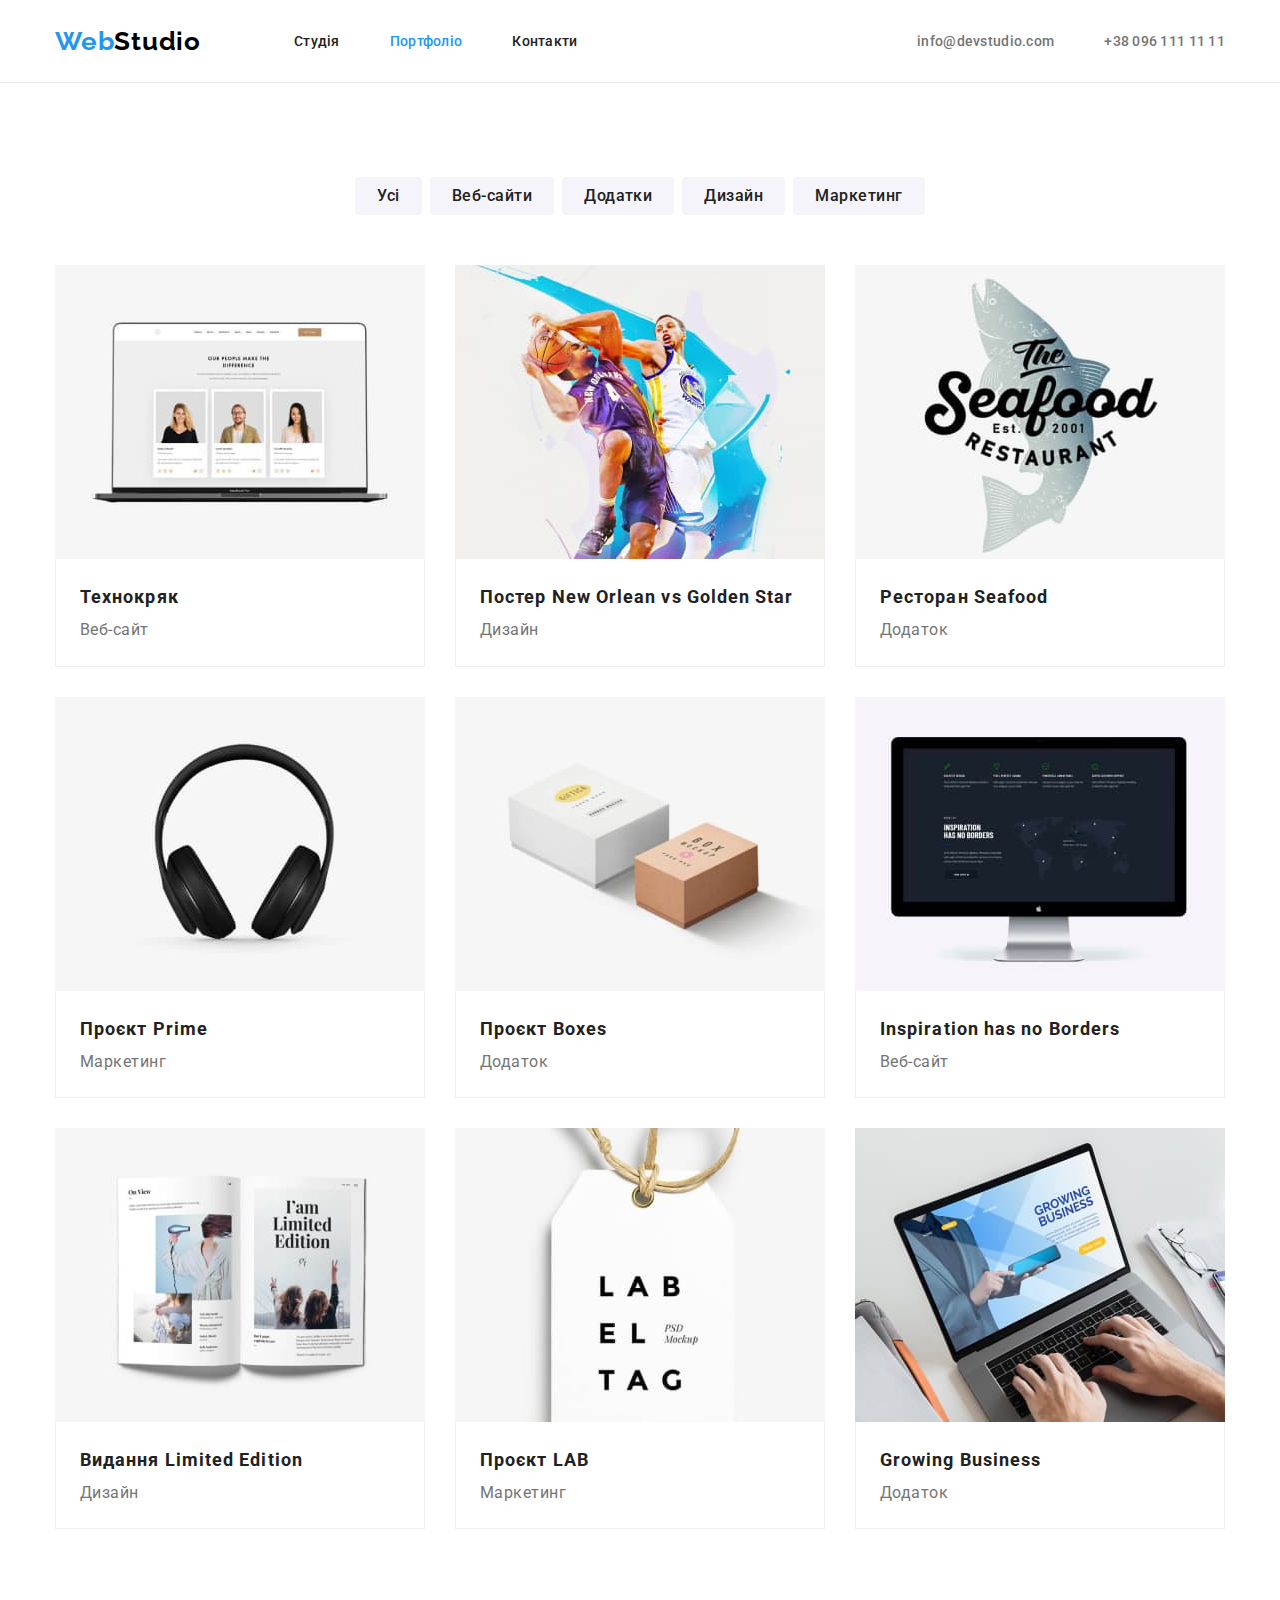
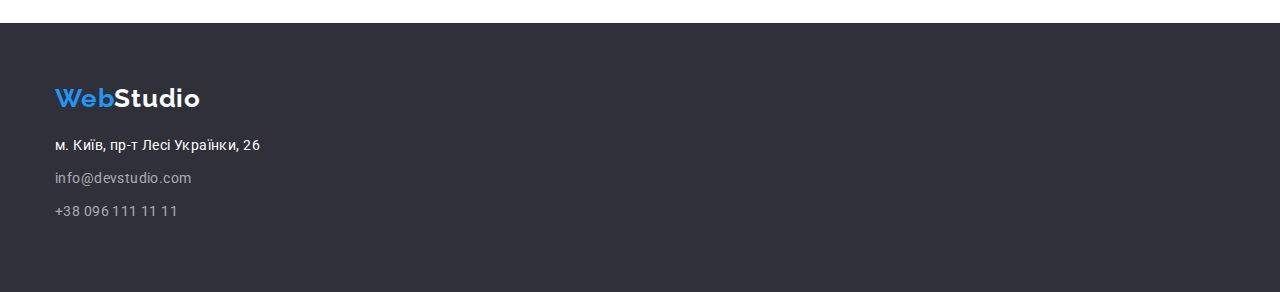
==== portfolio.html @ f597b3e7 "start" ====
<!DOCTYPE html>
<html lang="uk">
<head>
    <meta charset='utf-8'>
    <meta http-equiv='X-UA-Compatible' content='IE=edge'>
    <title>Portfolio</title>
    <meta name='viewport' content='width=device-width, initial-scale=1'>
    <link rel="preconnect" href="https://fonts.googleapis.com">
    <link rel="preconnect" href="https://fonts.gstatic.com" crossorigin>
    <link href="https://fonts.googleapis.com/css2?family=Raleway:wght@700&family=Roboto:wght@400;500;700;900&display=swap"
        rel="stylesheet">
        <link rel="stylesheet" href="https://cdnjs.cloudflare.com/ajax/libs/modern-normalize/1.1.0/modern-normalize.min.css">
    <link rel='stylesheet' type='text/css' media='screen' href='./css/styles.css'>
</head>
<body>
    <header class="header">
        <div class="container">
            <div class="header-container">
                <nav class="site-nav">
                    <a href="./" class="logo link">
                        <p><span class="logo-span">Web</span>Studio</p>
                    </a>
                    <ul class="list">
                        <div class="container-nav">
                            <li><a href="./" class="link">Студія</a></li>
                            <li><a href="./portfolio.html" class="link current">Портфоліо</a></li>
                            <li><a href="" class="link">Контакти</a></li>
                        </div>
                    </ul>

                </nav>

                <ul class="list">
                    <div class="adress-container">
                        <li><a href="mailto:info@devstudio.com" class="contact link">info@devstudio.com</a></li>
                        <li><a href="tel:+380961111111" class="contact link">+38 096 111 11 11</a></li>
                    </div>
                </ul>
            </div>
        </div>
    </header>
    <main>
       <!-- Наші роботи з фільтром-->
        <section class="section">
            <div class="container ">
                <ul class="list">
                    <div class="filter-container">
                    
                        <li>
                            <button type="button" class="button">Усі</button>
                        </li>
                        <li>
                            <button type="button" class="button">Веб-сайти</button>
                        </li>
                        <li>
                            <button type="button" class="button">Додатки</button>
                        </li>
                        <li>
                            <button type="button" class="button">Дизайн</button>
                        </li>
                        <li>
                            <button type="button" class="button">Маркетинг</button>
                        </li>
                    </div>
                </ul>       
                <ul class="list">
                    <div class="portfolio-container">
                        <li>
                            <img src="./images/websitetechno.jpg" alt="веб-сторніка з фото" width="370" class="image">
                            <div class="portfolio-title">
                                <h3 class="list-title-portfolio">Технокряк</h3>
                                <p class="text-portfolio">Веб-сайт</p>
                            </div>
                        </li>
                        <li>
                            <img src="./images/poster.jpg" alt="баскетбольний постер" width="370" class="image">
                            <div class="portfolio-title">
                                <h3 class="list-title-portfolio">Постер New Orlean vs Golden Star</h3>
                                <p class="text-portfolio">Дизайн</p>
                            </div>
                        </li>
                        <li>
                            <img src="./images/appforrestaurent.jpg" alt="логотип рибного ресторану" width="370" class="image">
                            <div class="portfolio-title">
                                <h3 class="list-title-portfolio">Ресторан Seafood</h3>
                                <p class="text-portfolio">Додаток</p>
                            </div>
                        </li>
                        <li>
                            <img src="./images/projectprime.jpg" alt="Навушники повноразмірні" width="370" class="image">
                            <div class="portfolio-title">
                                <h3 class="list-title-portfolio">Проєкт Prime</h3>
                                <p class="text-portfolio">Маркетинг</p>
                            </div>
                        </li>
                        <li>
                            <img src="./images/appboxes.jpg" alt="Коробки з оформленням" width="370" class="image">
                            <div class="portfolio-title">
                                <h3 class="list-title-portfolio">Проєкт Boxes</h3>
                                <p class="text-portfolio">Додаток</p>
                            </div>
                        </li>
                        <li>
                            <img src="./images/websiteinspiration.jpg" alt="Монітор з картою світу" width="370" class="image">
                            <div class="portfolio-title">
                                <h3 class="list-title-portfolio">Inspiration has no Borders</h3>
                                <p class="text-portfolio">Веб-сайт</p>
                            </div>
                        </li>
                        <li>
                            <img src="./images/limitedbook.jpg" alt="Дизайн книги" width="370" class="image">
                            <div class="portfolio-title">
                                <h3 class="list-title-portfolio">Видання Limited Edition</h3>
                                <p class="text-portfolio">Дизайн</p>
                            </div>
                        </li>
                        <li>
                            <img src="./images/projectlab.jpg" alt="Картка з написом" width="370" class="image">
                            <div class="portfolio-title">
                                <h3 class="list-title-portfolio">Проєкт LAB</h3>
                                <p class="text-portfolio">Маркетинг</p>
                            </div>
                        </li>
                        <li>
                            <img src="./images/appforgrowing.jpg" alt="Приложение для бизнеса" width="370" class="image">
                            <div class="portfolio-title">
                                <h3 class="list-title-portfolio">Growing Business</h3>
                                <p class="text-portfolio">Додаток</p>
                            </div>
                        </li>

                    </div>
                   
                </ul>
            </div>
            
        </section>
    </main>
    <footer class="footer">
        <div class="container">
            <a href="./" class="logo-footer link">
                <p><span class="logo-footer-span">Web</span>Studio</p>
            </a>
            <address>
                <ul class="list">
                    <li class="footer-list">
                        <a href="https://goo.gl/maps/5GoLToWiokg9kuVe7" class="address link">м. Київ, пр-т Лесі Українки,
                            26</a>
                    </li>
                    <li class="footer-list">
                        <a href="mailto:info@devstudio.com" class="contact-footer link">info@devstudio.com</a>
                    </li>
                    <li class="footer-list">
                        <a href="tel:+380961111111" class="contact-footer link">+38 096 111 11 11</a>
                    </li>
                </ul>
            </address>
        </div>
    
    </footer>
    
</body>
</html>
---- css/styles.css ----
:root {
    --bg-color-white: #ffffff;
    --bg-color-primary: #f5f5f5;
    --bg-color-secondary: #f5f4fa;
    --bd-color-brand: #2f303a;
    --bg-color-cards: #eeeeee;
    --primary-text-color: #212121;
    --secondary-text-color: #757575;
    --color-text-white: #ffffff;
    --color-text-focus: #2196f3;
    --color-button-primary: #2196f3;
    --color-button-secondary: #f5f4fa;
    --color-contact: rgba(255,255,255,0.6);
    }
body {
        background-color: var(--bg-color-white);
        font-family: Roboto, sans-serif;         
    }

h1,
h2,
h3,
h4,
h5,
h6,
p {
  margin: 0;
}

.section {
    padding: 94px 0;    
}

.container {
    width: 100%;
    max-width: 1200px;
    margin: 0 auto;
    padding: 0 15px;
}

.link {
    text-decoration: none;
}

.list {
    list-style: none;
    margin: 0;
    padding: 0;

}
/* Header */
.header{
    /* padding: 94px 0; */
    background-color: var(--bg-color-white);
    border-bottom: 1px solid #ECECEC;
}
.header-container {
    display: flex;
    align-items: center;
    justify-content: space-between;
   
}
    /* Logo  header */
.site-nav .logo.link {     
    font-family: Raleway, sans-serif;
    font-weight: 700;
    font-size: 26px;
    line-height: 1.19;
    letter-spacing: 0.03em;
    color: #000;
    margin: 0px;
}
.logo-span {
    color: var(--color-text-focus);
}
    /* site-nav */
.container-nav {
    display: flex;
    justify-content: space-between;
    gap: 50px;
    }
    
.adress-container {
    display: flex;
    justify-content: space-between;
    gap: 50px;
    padding: 32px 0;
}  

.site-nav {
    display: flex;
    align-items: center;
    gap: 93px;  
}  
.site-nav .link {
    color: var(--primary-text-color);
    font-weight: 500;
    font-size: 14px;
    line-height: 1.14;
    letter-spacing: 0.02em;
     }
.site-nav .link.current {
    color: var(--color-text-focus);
}

.site-nav .link:hover,
.site-nav .link:focus {
    color: var(--color-text-focus);   
            }
    /* Contact */
.contact {
    color: var(--secondary-text-color);
    font-weight: 500;
    font-size: 14px;
    line-height: 1.14x;
    letter-spacing: 0.02em;
}
.contact:hover,
.contact:focus {
    color: var(--color-text-focus);
}

/* Hero */
.hero {
    color: var(--color-text-white);
    background-color: var(--bd-color-brand);
    margin: 0px;
    padding: 200px 0px;
}
.hero-title {
    font-weight: 900;
    font-size: 44px;
    line-height: 1.36;
    text-align: center;
    letter-spacing: 0.06em;
    text-transform: uppercase;
    max-width: 696px;
    margin: 0 auto 30px;
}
.hero-button {
    display: flex;
    color: var(--color-text-white);
    background-color: var(--color-button-primary);
    font-family: Roboto, sans-serif;
    font-weight: 700;
    font-size: 16px;
    line-height: 1.88;
    text-align: center;
    letter-spacing: 0.06em;
    width: 216px;
    height: 50px;
    border-radius: 4px;
    margin: 0 auto;
    align-items: center;
    border: 0px;
    justify-content: center;


}
/* section */

.section-title.display-none {
display: none;
}
/* Наші переваги контейнер */
.benefits-container {
    display: flex;   
    justify-content: space-between;
    gap: 30px;
}

.list-title {
    color: var(--primary-text-color);
    font-weight: 700;
    font-size: 14px;
    line-height: 1.14;
    letter-spacing: 0.03em;
    text-transform: uppercase;
    width: 270px;
    padding-bottom: 10px;
}
.text {
    color: var(--secondary-text-color);
    font-size: 14px;
    line-height: 1.71;
    letter-spacing: 0.03em;
}
/* Чим ми займаємось  */
.section.middle {
padding: 0 0 94px;
}
.whatwedo-container {
    display: flex;
    justify-content: space-between;
    gap: 30px;
}
.section-title{
    color: var(--primary-text-color);
    font-weight: 700;
    font-size: 36px;
    line-height: 1.17;
    text-align: center;
    letter-spacing: 0.03em;
    margin-bottom: 50px;
}

/* Наша команда */
.section.teams {
    background-color: var(--bg-color-secondary);
}

.teams-container {
    display: flex;
    gap: 30px;
    background-color: var (var(--bg-color-white));
    border-radius: 0px 0px 4px 4px;
}
.teams-title {
    padding: 30px 0;
}
.list-title-card {
    color: var(--primary-text-color);
    font-weight: 500;
    font-size: 16px;
    line-height: 1.19;
    text-align: center;
    margin-bottom: 10px;
}

.text-card {
    color: var(--secondary-text-color);
    font-weight: 400;
    font-size: 16px;
    line-height: 1.19;
    letter-spacing: 0.03em;
    text-align: center;

}
/* Footer */
.footer {
    background-color: var(--bd-color-brand);
}
.footer {
    padding: 60px 0;
}
.logo-footer {
    display: inline-block;
    font-family: Raleway, sans-serif;
    font-weight: 700;
    font-size: 26px;
    line-height: 1.19;
    letter-spacing: 0.03em;
    color: var(--color-text-white);
    padding-bottom: 20px;
}
.logo-footer-span {
    color: var(--color-text-focus);
}
.footer-list {
margin-bottom: 9px;
}
.address {
    color: var(--color-text-white);
    font-style: normal;
    font-size: 14px;
    line-height: 1.71;
    letter-spacing: 0.03em;
}

.contact-footer {
    display: inline-block;
    color: var(--color-contact);
    font-style: normal;
    font-size: 14px;
    line-height: 1.71;
    letter-spacing: 0.03em;
    

}

.logo-footer:hover,
.logo-footer:focus,
.address:hover,
.address:focus,
.contact-footer:hover,
.contact-footer:focus {
    color: var(--color-text-focus);
}

/* Portfolio section */
.filter-container {
    display: flex;
    gap: 8px;
    justify-content: center;
    margin-bottom: 50px;
}


    /* button */

.button {
    color: var(--primary-text-color);
    background-color: var(--bg-color-secondary);
    font-family: Roboto, sans-serif;
    font-weight: 500;
    font-size: 16px;
    line-height: 1.63;
    text-align: center;   
    letter-spacing: 0.03em;
    border-radius: 4px;
    border: 0;
    padding: 6px 22px;
}
.button:hover,
.button:focus {
    color: var(--color-text-white);
    background-color: var(--color-text-focus);
} 

.portfolio-container {
    display: flex;
    gap: 30px;
    flex-wrap: wrap;
     
}
.image {
    display: block;
}
.portfolio-title {
padding: 20px 24px;
border-bottom: 1px solid #EEEEEE;
border-left: 1px solid #EEEEEE;
border-right: 1px solid #EEEEEE;
}
.list-title-portfolio {
    color: var(--primary-text-color);
    font-weight: 700;
    font-size: 18px;
    line-height: 2;
    letter-spacing: 0.06em;
}
.text-portfolio {
    display: inline-block;
    color: var(--secondary-text-color);
    font-size: 16px;
    line-height: 1.88;
    letter-spacing: 0.03em;
}
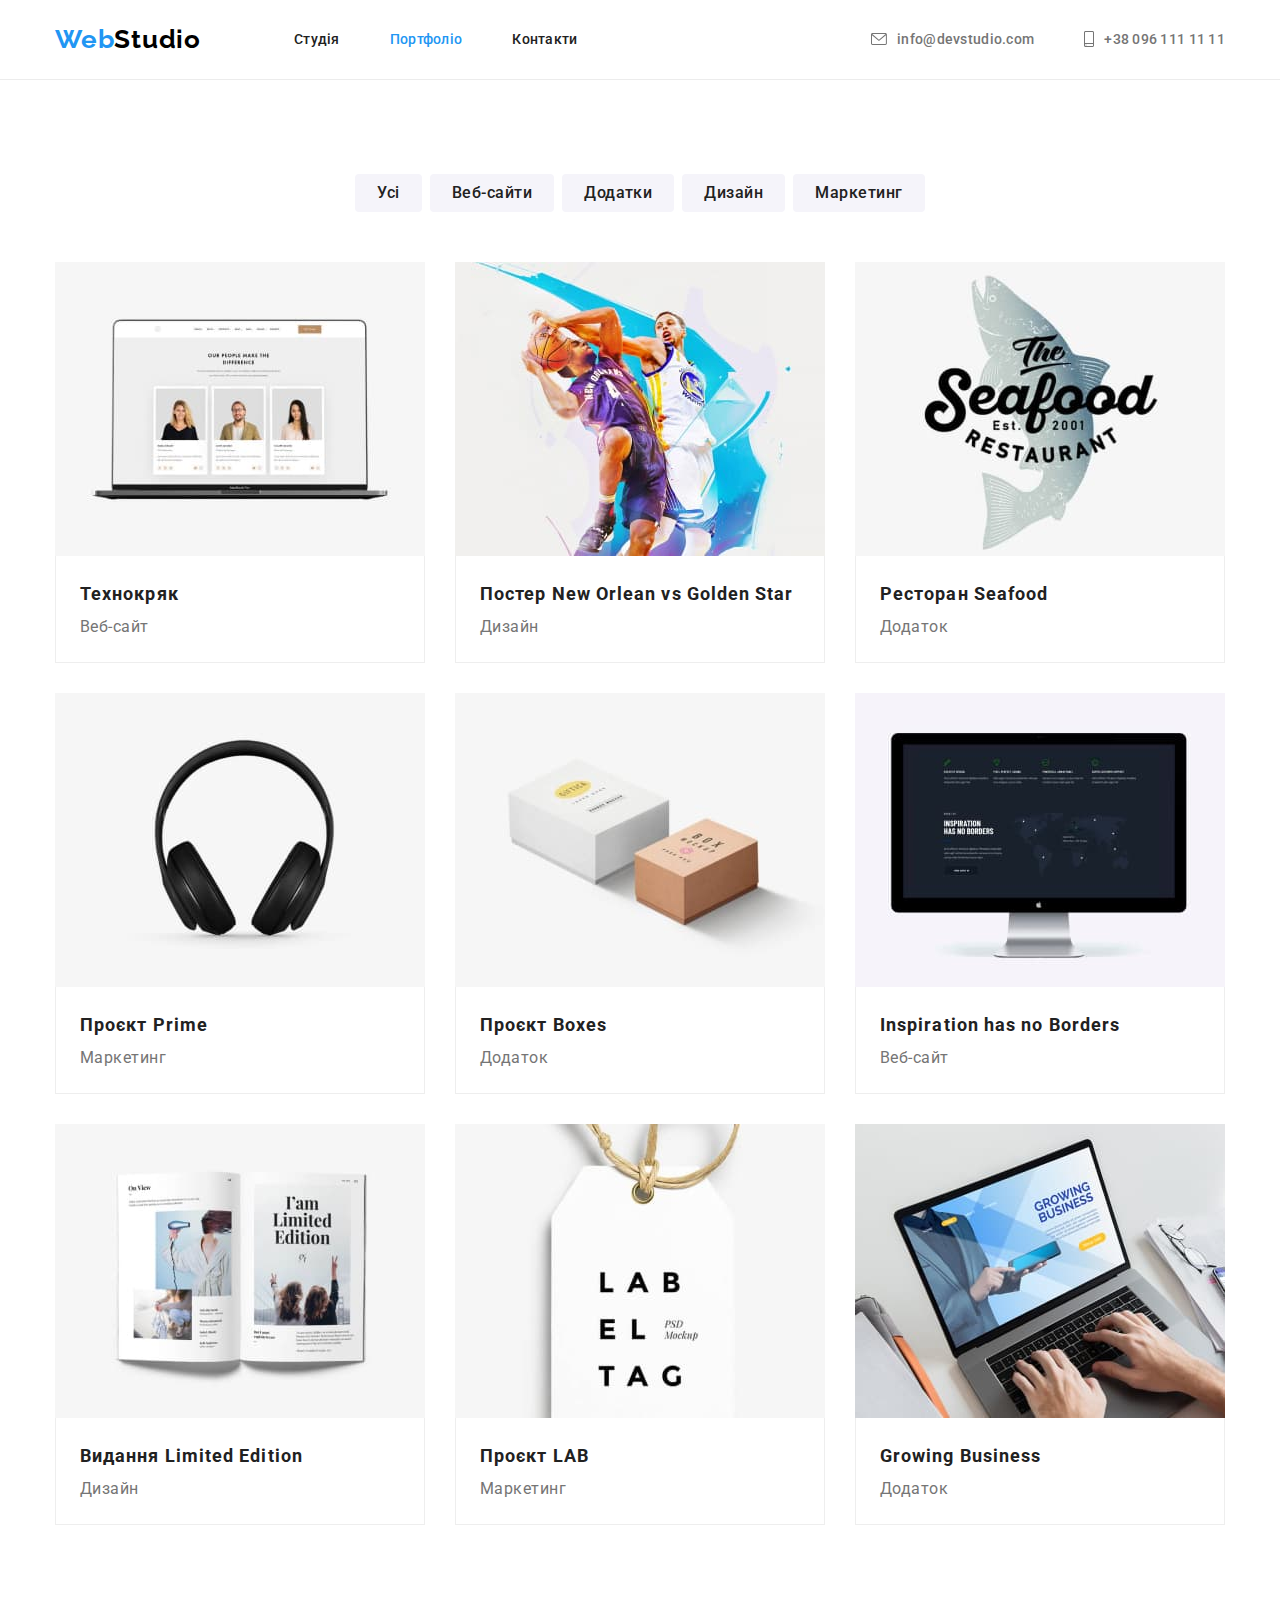
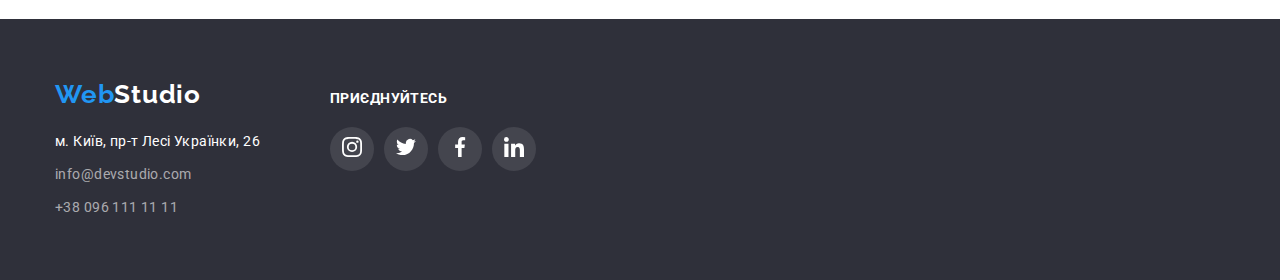
==== commit 9a031af3: "finish" ====
--- a/portfolio.html
+++ b/portfolio.html
@@ -20,21 +20,34 @@
                     <a href="./" class="logo link">
                         <p><span class="logo-span">Web</span>Studio</p>
                     </a>
-                    <ul class="list">
-                        <div class="container-nav">
-                            <li><a href="./" class="link">Студія</a></li>
-                            <li><a href="./portfolio.html" class="link current">Портфоліо</a></li>
-                            <li><a href="" class="link">Контакти</a></li>
-                        </div>
+                    <ul class="list container-nav">
+                        <li><a href="./" class="link">Студія</a></li>
+                        <li><a href="./portfolio.html" class="link current">Портфоліо</a></li>
+                        <li><a href="" class="link">Контакти</a></li>
                     </ul>
-
                 </nav>
-
-                <ul class="list">
-                    <div class="adress-container">
-                        <li><a href="mailto:info@devstudio.com" class="contact link">info@devstudio.com</a></li>
-                        <li><a href="tel:+380961111111" class="contact link">+38 096 111 11 11</a></li>
-                    </div>
+                <ul class="list adress-container">
+                    <li>
+                        <a href="mailto:info@devstudio.com" class="contact link">
+                            <div class="icon-adress">
+                                <svg class="envelope" width="16" height="12">
+                                    <use href="./images/symbol-defs.svg#envelope"></use>
+                                </svg>
+                            </div>
+                            info@devstudio.com
+                        </a>
+    
+                    </li>
+                    <li>
+                        <a href="tel:+380961111111" class="contact link">
+                            <div class="icon-adress">
+                                <svg class="tel" width="10" height="16">
+                                    <use href="./images/symbol-defs.svg#smartphone"></use>
+                                </svg>
+                            </div>
+                            +38 096 111 11 11
+                        </a>
+                    </li>
                 </ul>
             </div>
         </div>
@@ -43,28 +56,24 @@
        <!-- Наші роботи з фільтром-->
         <section class="section">
             <div class="container ">
-                <ul class="list">
-                    <div class="filter-container">
-                    
-                        <li>
-                            <button type="button" class="button">Усі</button>
-                        </li>
-                        <li>
-                            <button type="button" class="button">Веб-сайти</button>
-                        </li>
-                        <li>
-                            <button type="button" class="button">Додатки</button>
-                        </li>
-                        <li>
-                            <button type="button" class="button">Дизайн</button>
-                        </li>
-                        <li>
-                            <button type="button" class="button">Маркетинг</button>
-                        </li>
-                    </div>
+                <ul class="list filter-container">
+                    <li>
+                        <button type="button" class="button">Усі</button>
+                    </li>
+                    <li>
+                        <button type="button" class="button">Веб-сайти</button>
+                    </li>
+                    <li>
+                        <button type="button" class="button">Додатки</button>
+                    </li>
+                    <li>
+                        <button type="button" class="button">Дизайн</button>
+                    </li>
+                    <li>
+                        <button type="button" class="button">Маркетинг</button>
+                    </li>                        
                 </ul>       
-                <ul class="list">
-                    <div class="portfolio-container">
+                <ul class="list portfolio-container">
                         <li>
                             <img src="./images/websitetechno.jpg" alt="веб-сторніка з фото" width="370" class="image">
                             <div class="portfolio-title">
@@ -127,10 +136,7 @@
                                 <h3 class="list-title-portfolio">Growing Business</h3>
                                 <p class="text-portfolio">Додаток</p>
                             </div>
-                        </li>
-
-                    </div>
-                   
+                        </li>                   
                 </ul>
             </div>
             
@@ -138,26 +144,64 @@
     </main>
     <footer class="footer">
         <div class="container">
-            <a href="./" class="logo-footer link">
-                <p><span class="logo-footer-span">Web</span>Studio</p>
-            </a>
-            <address>
-                <ul class="list">
-                    <li class="footer-list">
-                        <a href="https://goo.gl/maps/5GoLToWiokg9kuVe7" class="address link">м. Київ, пр-т Лесі Українки,
-                            26</a>
-                    </li>
-                    <li class="footer-list">
-                        <a href="mailto:info@devstudio.com" class="contact-footer link">info@devstudio.com</a>
-                    </li>
-                    <li class="footer-list">
-                        <a href="tel:+380961111111" class="contact-footer link">+38 096 111 11 11</a>
-                    </li>
-                </ul>
-            </address>
+            <div class="footer-container">
+                <div>
+                    <a href="./" class="logo-footer link">
+                        <p><span class="logo-footer-span">Web</span>Studio</p>
+                    </a>
+                    <address>
+                        <ul class="list">
+                            <li class="footer-list">
+                                <a href="https://goo.gl/maps/5GoLToWiokg9kuVe7" class="address link">м. Київ, пр-т Лесі
+                                    Українки, 26</a>
+                            </li>
+                            <li class="footer-list">
+                                <a href="mailto:info@devstudio.com" class="contact-footer link">info@devstudio.com</a>
+                            </li>
+                            <li class="footer-list">
+                                <a href="tel:+380961111111" class="contact-footer link">+38 096 111 11 11</a>
+                            </li>
+                        </ul>
+                    </address>
+                </div>
+                <div class="soc-footer">
+                    <h3 class="text-footer">приєднуйтесь</h3>
+                    <div>
+                        <ul class="list soc-list-footer">
+                            <li class="soc-item-footer"><a href="" class="soc-link link">
+                                    <svg class="soc-icon-footer" width="20" height="20">
+                                        <use href="./images/symbol-defs.svg#instagram">
+                                        </use>
+                                    </svg>
+                                </a>
+                            </li>
+                            <li class="soc-item-footer"><a href="" class="soc-link link">
+                                    <svg class="soc-icon-footer" width="20" height="20">
+                                        <use href="./images/symbol-defs.svg#twitter">
+                                        </use>
+                                    </svg>
+                                </a>
+                            </li>
+                            <li class="soc-item-footer"><a href="" class="soc-link link">
+                                    <svg class="soc-icon-footer" width="20" height="20">
+                                        <use href="./images/symbol-defs.svg#facebook">
+                                        </use>
+                                    </svg>
+                                </a>
+                            </li>
+                            <li class="soc-item-footer"><a href="" class="soc-link link">
+                                    <svg class="soc-icon-footer" width="20" height="20">
+                                        <use href="./images/symbol-defs.svg#linkedin">
+                                        </use>
+                                    </svg>
+                                </a>
+                            </li>
+                        </ul>
+                    </div>
+                </div>    
+            </div>             
+    
         </div>
-    
     </footer>
-    
 </body>
 </html>--- a/css/styles.css
+++ b/css/styles.css
@@ -4,6 +4,7 @@
     --bg-color-secondary: #f5f4fa;
     --bd-color-brand: #2f303a;
     --bg-color-cards: #eeeeee;
+    --bg-color-icon: #AFB1B8;
     --primary-text-color: #212121;
     --secondary-text-color: #757575;
     --color-text-white: #ffffff;
@@ -50,14 +51,15 @@
 }
 /* Header */
 .header{
-    /* padding: 94px 0; */
     background-color: var(--bg-color-white);
     border-bottom: 1px solid #ECECEC;
+    padding: 24px 0;
 }
 .header-container {
     display: flex;
     align-items: center;
     justify-content: space-between;
+
    
 }
     /* Logo  header */
@@ -84,7 +86,9 @@
     display: flex;
     justify-content: space-between;
     gap: 50px;
-    padding: 32px 0;
+    align-items: center;
+
+   
 }  
 
 .site-nav {
@@ -109,23 +113,41 @@
             }
     /* Contact */
 .contact {
+    display: flex;
     color: var(--secondary-text-color);
+    fill: var(--secondary-text-color);
     font-weight: 500;
     font-size: 14px;
     line-height: 1.14x;
     letter-spacing: 0.02em;
 }
-.contact:hover,
-.contact:focus {
+.icon-adress {
+display: flex;
+content: "";
+margin-right: 10px;
+align-items: center;
+fill: currentColor;
+}
+
+.contact.link:hover,
+.contact.link:focus {    
     color: var(--color-text-focus);
 }
 
 /* Hero */
 .hero {
+    max-width: 1600px;
     color: var(--color-text-white);
     background-color: var(--bd-color-brand);
-    margin: 0px;
+    margin: 0px auto;
     padding: 200px 0px;
+    background-image: linear-gradient(to right,
+        rgba(47, 48, 58, 0.4),
+        rgba(47, 48, 58, 0.4)),
+        url(../images/heroimg.jpg);
+    background-repeat: no-repeat;
+    background-position: center;
+    background-size: cover;
 }
 .hero-title {
     font-weight: 900;
@@ -169,6 +191,16 @@
     gap: 30px;
 }
 
+.benefit-icon {
+    display: flex;
+    width: 270px;
+    height: 120px;
+    background-color: var(--bg-color-secondary);
+    margin-bottom: 30px;
+    justify-content:center;
+    align-items: center;
+
+}
 .list-title {
     color: var(--primary-text-color);
     font-weight: 700;
@@ -177,7 +209,7 @@
     letter-spacing: 0.03em;
     text-transform: uppercase;
     width: 270px;
-    padding-bottom: 10px;
+    margin-bottom: 10px;
 }
 .text {
     color: var(--secondary-text-color);
@@ -212,11 +244,14 @@
 .teams-container {
     display: flex;
     gap: 30px;
+   }
+.team-card {
     background-color: var (var(--bg-color-white));
+    box-shadow: 0px 1px 3px rgba(0, 0, 0, 0.12), 0px 1px 1px rgba(0, 0, 0, 0.14), 0px 2px 1px rgba(0, 0, 0, 0.2);
     border-radius: 0px 0px 4px 4px;
 }
 .teams-title {
-    padding: 30px 0;
+    padding: 30px 0 16px 0;
 }
 .list-title-card {
     color: var(--primary-text-color);
@@ -236,12 +271,76 @@
     text-align: center;
 
 }
+    /* Соцсети */
+.soc-list {
+    display: flex;
+    gap: 10px;
+    justify-content:space-between;
+    padding: 0 32px 30px;
+    
+}
+.soc-item {
+    display: flex;
+    width: 44px;
+    height: 44px;
+    border-radius: 50%;
+    justify-content: center;
+    align-items: center;
+}
+.soc-icon {
+    fill: var(--bg-color-icon);
+}
+.soc-item:hover,
+.soc-item:focus {
+    background-color: var(--color-text-focus);
+}
+.soc-item:hover .soc-icon,
+.soc-item:focus .soc-icon {
+    fill: var(--color-text-white);
+    
+}
+/* Наші клієнти */
+.clients-container {
+    display: flex;
+    width: 100%;
+    gap: 30px;
+    /* justify-content: center;
+    align-items: center; */   
+} 
+
+.clients-item {
+    display: flex;
+    width: 170px;
+    height: 92px;
+    border: 1px solid #AFB1B8;
+    border-radius: 4px;
+    justify-content: center;
+    align-items: center;
+}
+.clients-icon {
+    fill: var(--bg-color-icon);
+}
+
+.clients-item:hover,
+.clients-item:focus {
+    border-color: var(--color-text-focus);
+    }
+
+.clients-item:hover .clients-icon,
+.clients-item:focus .clients-icon {
+    fill: var(--color-text-focus);
+
+}
 /* Footer */
 .footer {
     background-color: var(--bd-color-brand);
-}
-.footer {
     padding: 60px 0;
+}
+.footer-container {
+    display: flex;
+    gap: 70px;
+    align-items: baseline;
+
 }
 .logo-footer {
     display: inline-block;
@@ -256,7 +355,7 @@
 .logo-footer-span {
     color: var(--color-text-focus);
 }
-.footer-list {
+.footer-list:nth-child(-n+2) {
 margin-bottom: 9px;
 }
 .address {
@@ -274,8 +373,6 @@
     font-size: 14px;
     line-height: 1.71;
     letter-spacing: 0.03em;
-    
-
 }
 
 .logo-footer:hover,
@@ -286,6 +383,47 @@
 .contact-footer:focus {
     color: var(--color-text-focus);
 }
+/* .soc-footer {
+display: flex;
+} */
+.text-footer {
+    color: var(--color-text-white);
+    font-weight: 700;
+    font-size: 14px;
+    line-height: 1.14;
+    letter-spacing: 0.03em;
+    text-transform: uppercase;       
+    margin-bottom: 20px;
+}
+.soc-list-footer {
+    display: flex;
+    gap: 10px;
+}
+
+.soc-item-footer {
+    display: flex;
+    width: 44px;
+    height: 44px;
+    border-radius: 50%;
+    justify-content: center;
+    align-items: center;
+    background-color: rgba(255, 255, 255, 0.1);
+}
+
+.soc-icon-footer {
+    fill: var(--color-text-white);
+}
+
+.soc-item-footer:hover,
+.soc-item-footer:focus {
+    background-color: var(--color-text-focus);
+}
+
+/* .soc-item:hover .soc-icon,
+.soc-item:focus .soc-icon {
+    fill: var(--color-text-white);
+
+} */
 
 /* Portfolio section */
 .filter-container {
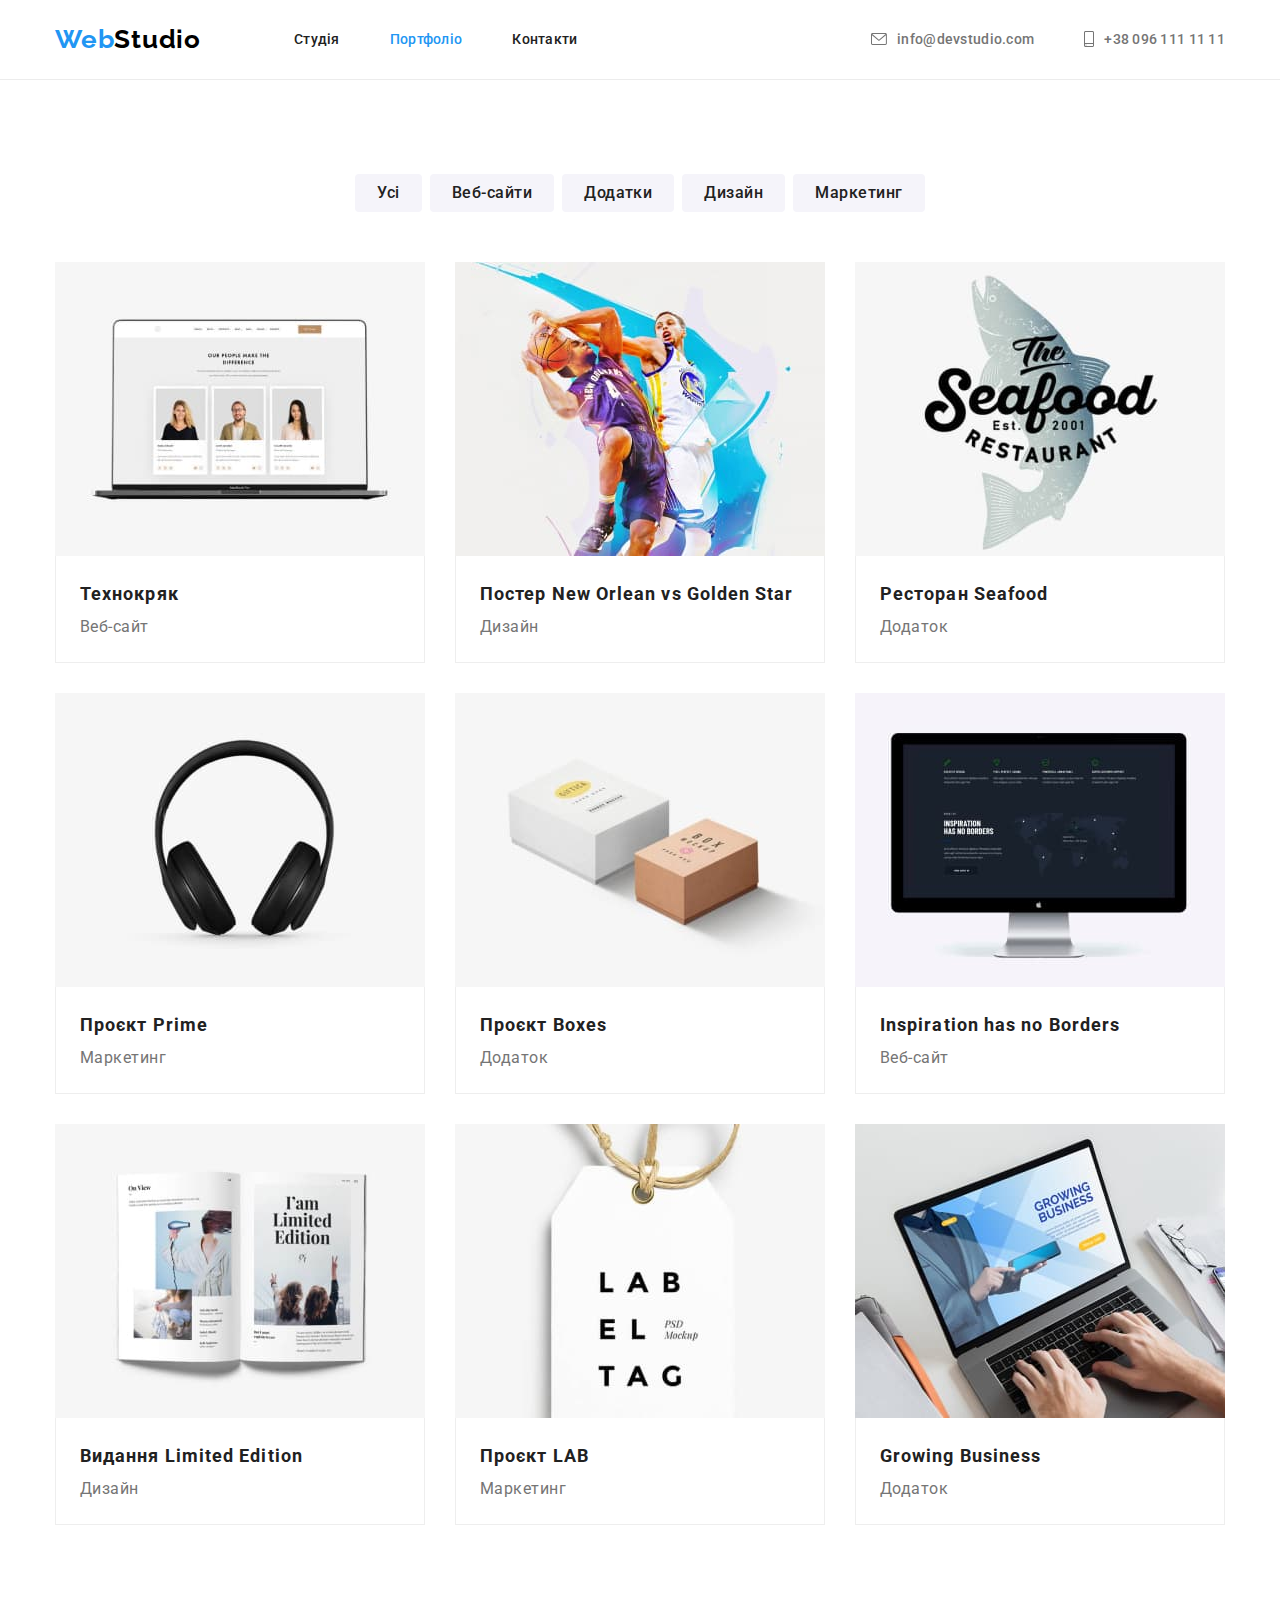
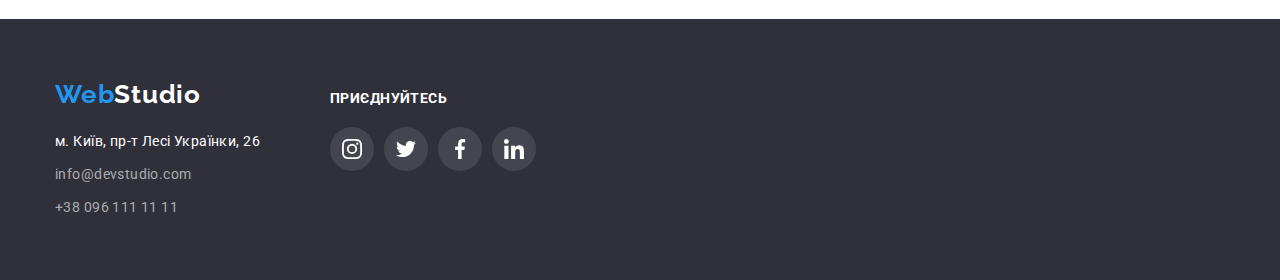
==== commit e27ac9cc: "Виправлене" ====
--- a/portfolio.html
+++ b/portfolio.html
@@ -74,63 +74,63 @@
                     </li>                        
                 </ul>       
                 <ul class="list portfolio-container">
-                        <li>
+                        <li class="portfolio-card">
                             <img src="./images/websitetechno.jpg" alt="веб-сторніка з фото" width="370" class="image">
                             <div class="portfolio-title">
                                 <h3 class="list-title-portfolio">Технокряк</h3>
                                 <p class="text-portfolio">Веб-сайт</p>
                             </div>
                         </li>
-                        <li>
+                        <li class="portfolio-card">
                             <img src="./images/poster.jpg" alt="баскетбольний постер" width="370" class="image">
                             <div class="portfolio-title">
                                 <h3 class="list-title-portfolio">Постер New Orlean vs Golden Star</h3>
                                 <p class="text-portfolio">Дизайн</p>
                             </div>
                         </li>
-                        <li>
+                        <li class="portfolio-card">
                             <img src="./images/appforrestaurent.jpg" alt="логотип рибного ресторану" width="370" class="image">
                             <div class="portfolio-title">
                                 <h3 class="list-title-portfolio">Ресторан Seafood</h3>
                                 <p class="text-portfolio">Додаток</p>
                             </div>
                         </li>
-                        <li>
+                        <li class="portfolio-card">
                             <img src="./images/projectprime.jpg" alt="Навушники повноразмірні" width="370" class="image">
                             <div class="portfolio-title">
                                 <h3 class="list-title-portfolio">Проєкт Prime</h3>
                                 <p class="text-portfolio">Маркетинг</p>
                             </div>
                         </li>
-                        <li>
+                        <li class="portfolio-card">
                             <img src="./images/appboxes.jpg" alt="Коробки з оформленням" width="370" class="image">
                             <div class="portfolio-title">
                                 <h3 class="list-title-portfolio">Проєкт Boxes</h3>
                                 <p class="text-portfolio">Додаток</p>
                             </div>
                         </li>
-                        <li>
+                        <li class="portfolio-card">
                             <img src="./images/websiteinspiration.jpg" alt="Монітор з картою світу" width="370" class="image">
                             <div class="portfolio-title">
                                 <h3 class="list-title-portfolio">Inspiration has no Borders</h3>
                                 <p class="text-portfolio">Веб-сайт</p>
                             </div>
                         </li>
-                        <li>
+                        <li class="portfolio-card">
                             <img src="./images/limitedbook.jpg" alt="Дизайн книги" width="370" class="image">
                             <div class="portfolio-title">
                                 <h3 class="list-title-portfolio">Видання Limited Edition</h3>
                                 <p class="text-portfolio">Дизайн</p>
                             </div>
                         </li>
-                        <li>
+                        <li class="portfolio-card">
                             <img src="./images/projectlab.jpg" alt="Картка з написом" width="370" class="image">
                             <div class="portfolio-title">
                                 <h3 class="list-title-portfolio">Проєкт LAB</h3>
                                 <p class="text-portfolio">Маркетинг</p>
                             </div>
                         </li>
-                        <li>
+                        <li class="portfolio-card">
                             <img src="./images/appforgrowing.jpg" alt="Приложение для бизнеса" width="370" class="image">
                             <div class="portfolio-title">
                                 <h3 class="list-title-portfolio">Growing Business</h3>
@@ -168,28 +168,28 @@
                     <h3 class="text-footer">приєднуйтесь</h3>
                     <div>
                         <ul class="list soc-list-footer">
-                            <li class="soc-item-footer"><a href="" class="soc-link link">
+                            <li class="soc-item-footer"><a href="" class="soc-link-footer link">
                                     <svg class="soc-icon-footer" width="20" height="20">
                                         <use href="./images/symbol-defs.svg#instagram">
                                         </use>
                                     </svg>
                                 </a>
                             </li>
-                            <li class="soc-item-footer"><a href="" class="soc-link link">
+                            <li class="soc-item-footer"><a href="" class="soc-link-footer link">
                                     <svg class="soc-icon-footer" width="20" height="20">
                                         <use href="./images/symbol-defs.svg#twitter">
                                         </use>
                                     </svg>
                                 </a>
                             </li>
-                            <li class="soc-item-footer"><a href="" class="soc-link link">
+                            <li class="soc-item-footer"><a href="" class="soc-link-footer link">
                                     <svg class="soc-icon-footer" width="20" height="20">
                                         <use href="./images/symbol-defs.svg#facebook">
                                         </use>
                                     </svg>
                                 </a>
                             </li>
-                            <li class="soc-item-footer"><a href="" class="soc-link link">
+                            <li class="soc-item-footer"><a href="" class="soc-link-footer link">
                                     <svg class="soc-icon-footer" width="20" height="20">
                                         <use href="./images/symbol-defs.svg#linkedin">
                                         </use>
@@ -198,7 +198,7 @@
                             </li>
                         </ul>
                     </div>
-                </div>    
+                </div>
             </div>             
     
         </div>
--- a/css/styles.css
+++ b/css/styles.css
@@ -199,6 +199,7 @@
     margin-bottom: 30px;
     justify-content:center;
     align-items: center;
+    border-radius: 4px;
 
 }
 .list-title {
@@ -246,7 +247,7 @@
     gap: 30px;
    }
 .team-card {
-    background-color: var (var(--bg-color-white));
+    background-color: var(--bg-color-white);
     box-shadow: 0px 1px 3px rgba(0, 0, 0, 0.12), 0px 1px 1px rgba(0, 0, 0, 0.14), 0px 2px 1px rgba(0, 0, 0, 0.2);
     border-radius: 0px 0px 4px 4px;
 }
@@ -275,40 +276,41 @@
 .soc-list {
     display: flex;
     gap: 10px;
-    justify-content:space-between;
+    /* justify-content:space-between; */
     padding: 0 32px 30px;
+    justify-content: center;
+    /* align-items: center; */
     
 }
-.soc-item {
+.soc-link {
     display: flex;
     width: 44px;
     height: 44px;
     border-radius: 50%;
     justify-content: center;
     align-items: center;
+    color: var(--bg-color-icon);
 }
 .soc-icon {
-    fill: var(--bg-color-icon);
-}
-.soc-item:hover,
-.soc-item:focus {
+    fill: currentColor;
+}
+.soc-link:hover,
+.soc-link:focus {
     background-color: var(--color-text-focus);
-}
-.soc-item:hover .soc-icon,
-.soc-item:focus .soc-icon {
-    fill: var(--color-text-white);
-    
-}
+    color: var(--color-text-white);
+}
+
 /* Наші клієнти */
 .clients-container {
     display: flex;
     width: 100%;
     gap: 30px;
-    /* justify-content: center;
-    align-items: center; */   
+    justify-content: center;
+    /* align-items: center; */
+    cursor: pointer;
 } 
 
-.clients-item {
+.clients-link {
     display: flex;
     width: 170px;
     height: 92px;
@@ -316,21 +318,19 @@
     border-radius: 4px;
     justify-content: center;
     align-items: center;
+    color: var(--bg-color-icon);
 }
 .clients-icon {
-    fill: var(--bg-color-icon);
-}
-
-.clients-item:hover,
-.clients-item:focus {
+    fill: currentColor;
+}
+
+.clients-link:hover,
+.clients-link:focus {
     border-color: var(--color-text-focus);
+    color: var(--color-text-focus);
     }
 
-.clients-item:hover .clients-icon,
-.clients-item:focus .clients-icon {
-    fill: var(--color-text-focus);
-
-}
+
 /* Footer */
 .footer {
     background-color: var(--bd-color-brand);
@@ -383,9 +383,7 @@
 .contact-footer:focus {
     color: var(--color-text-focus);
 }
-/* .soc-footer {
-display: flex;
-} */
+
 .text-footer {
     color: var(--color-text-white);
     font-weight: 700;
@@ -400,7 +398,7 @@
     gap: 10px;
 }
 
-.soc-item-footer {
+.soc-link-footer {
     display: flex;
     width: 44px;
     height: 44px;
@@ -408,22 +406,18 @@
     justify-content: center;
     align-items: center;
     background-color: rgba(255, 255, 255, 0.1);
+    color: var(--color-text-white);
 }
 
 .soc-icon-footer {
-    fill: var(--color-text-white);
-}
-
-.soc-item-footer:hover,
-.soc-item-footer:focus {
+    fill: currentColor;
+}
+
+.soc-link-footer:hover,
+.soc-link-footer:focus {
     background-color: var(--color-text-focus);
 }
 
-/* .soc-item:hover .soc-icon,
-.soc-item:focus .soc-icon {
-    fill: var(--color-text-white);
-
-} */
 
 /* Portfolio section */
 .filter-container {
@@ -448,11 +442,13 @@
     border-radius: 4px;
     border: 0;
     padding: 6px 22px;
+    cursor: pointer;
 }
 .button:hover,
 .button:focus {
     color: var(--color-text-white);
     background-color: var(--color-text-focus);
+    box-shadow: 0px 3px 1px rgba(0, 0, 0, 0.1), 0px 1px 2px rgba(0, 0, 0, 0.08), 0px 2px 2px rgba(0, 0, 0, 0.12);
 } 
 
 .portfolio-container {
@@ -484,3 +480,11 @@
     line-height: 1.88;
     letter-spacing: 0.03em;
 }
+.portfolio-card {
+    flex-basis: calc((100%-60px)/3);
+    max-width: 370px;
+}
+.portfolio-card:hover {   
+    box-shadow: 0px 1px 1px rgba(0, 0, 0, 0.12), 0px 4px 4px rgba(0, 0, 0, 0.06), 1px 4px 6px rgba(0, 0, 0, 0.16);
+    
+}